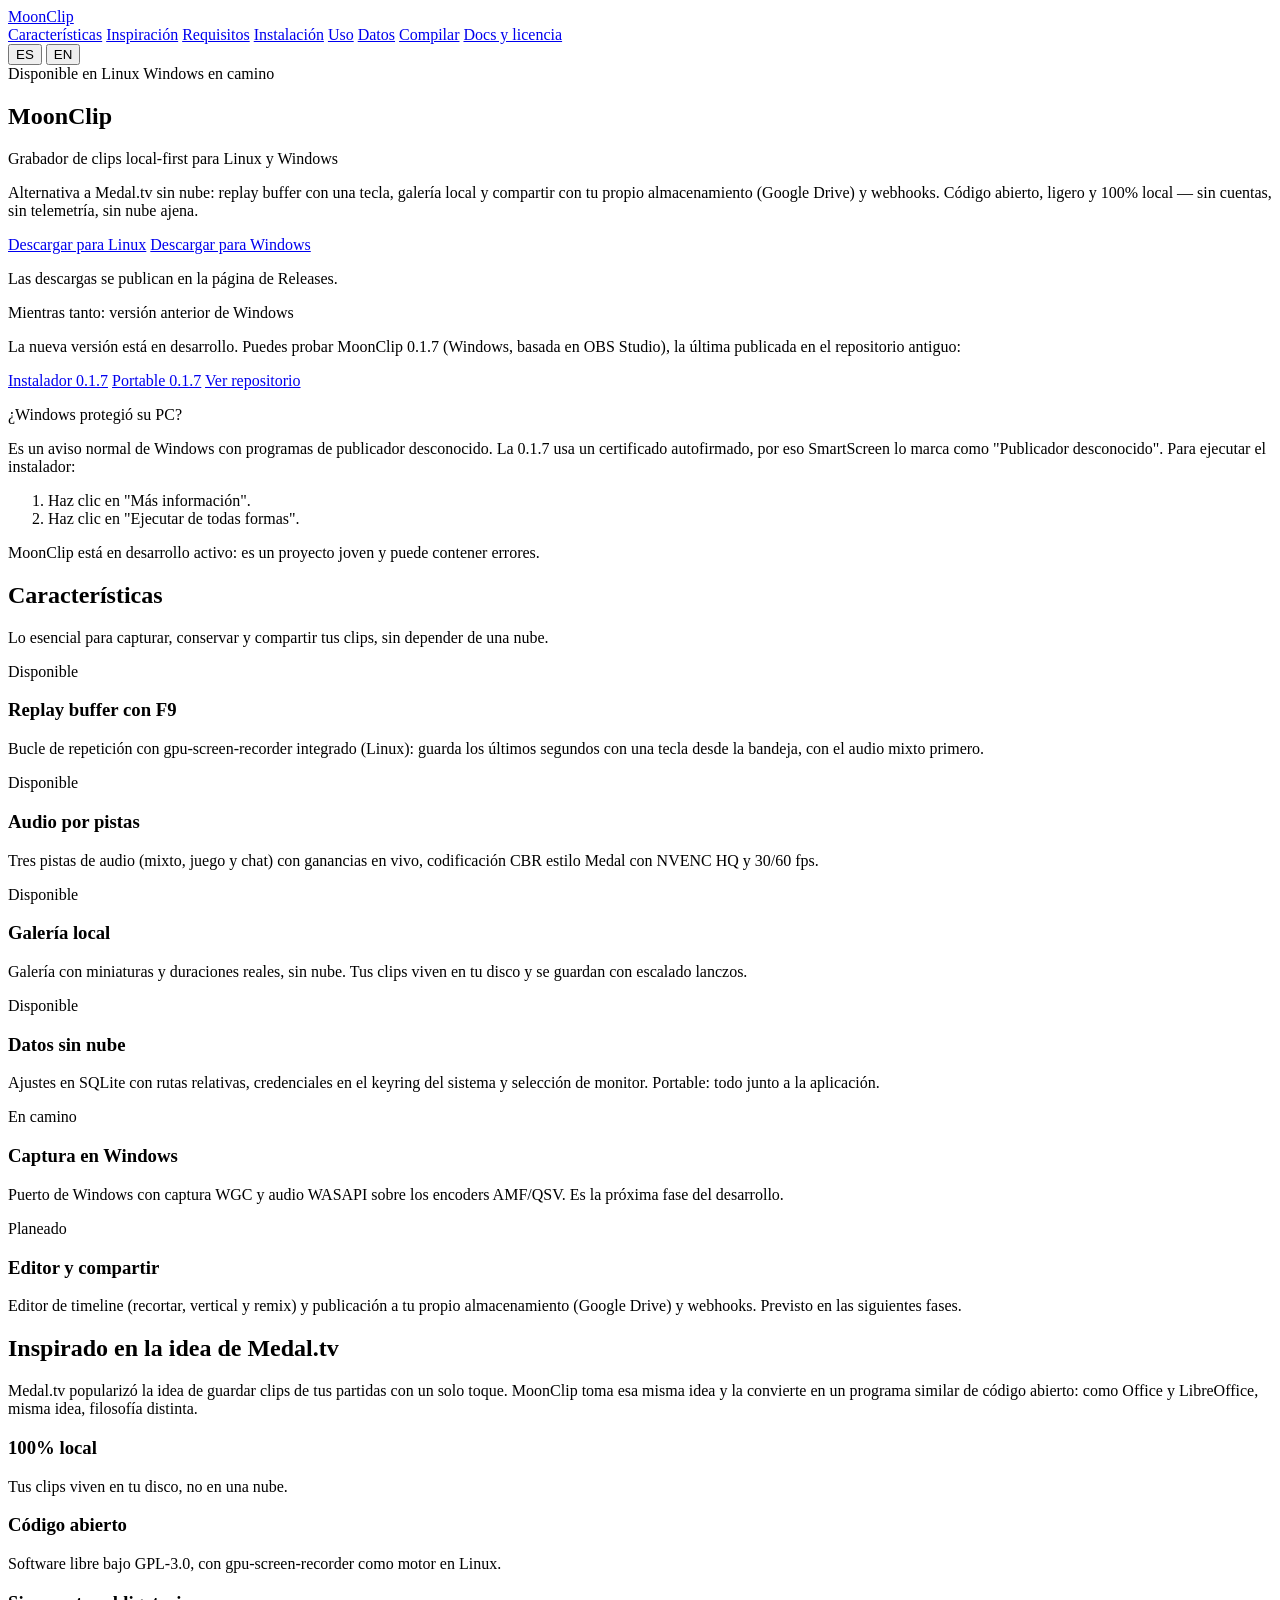
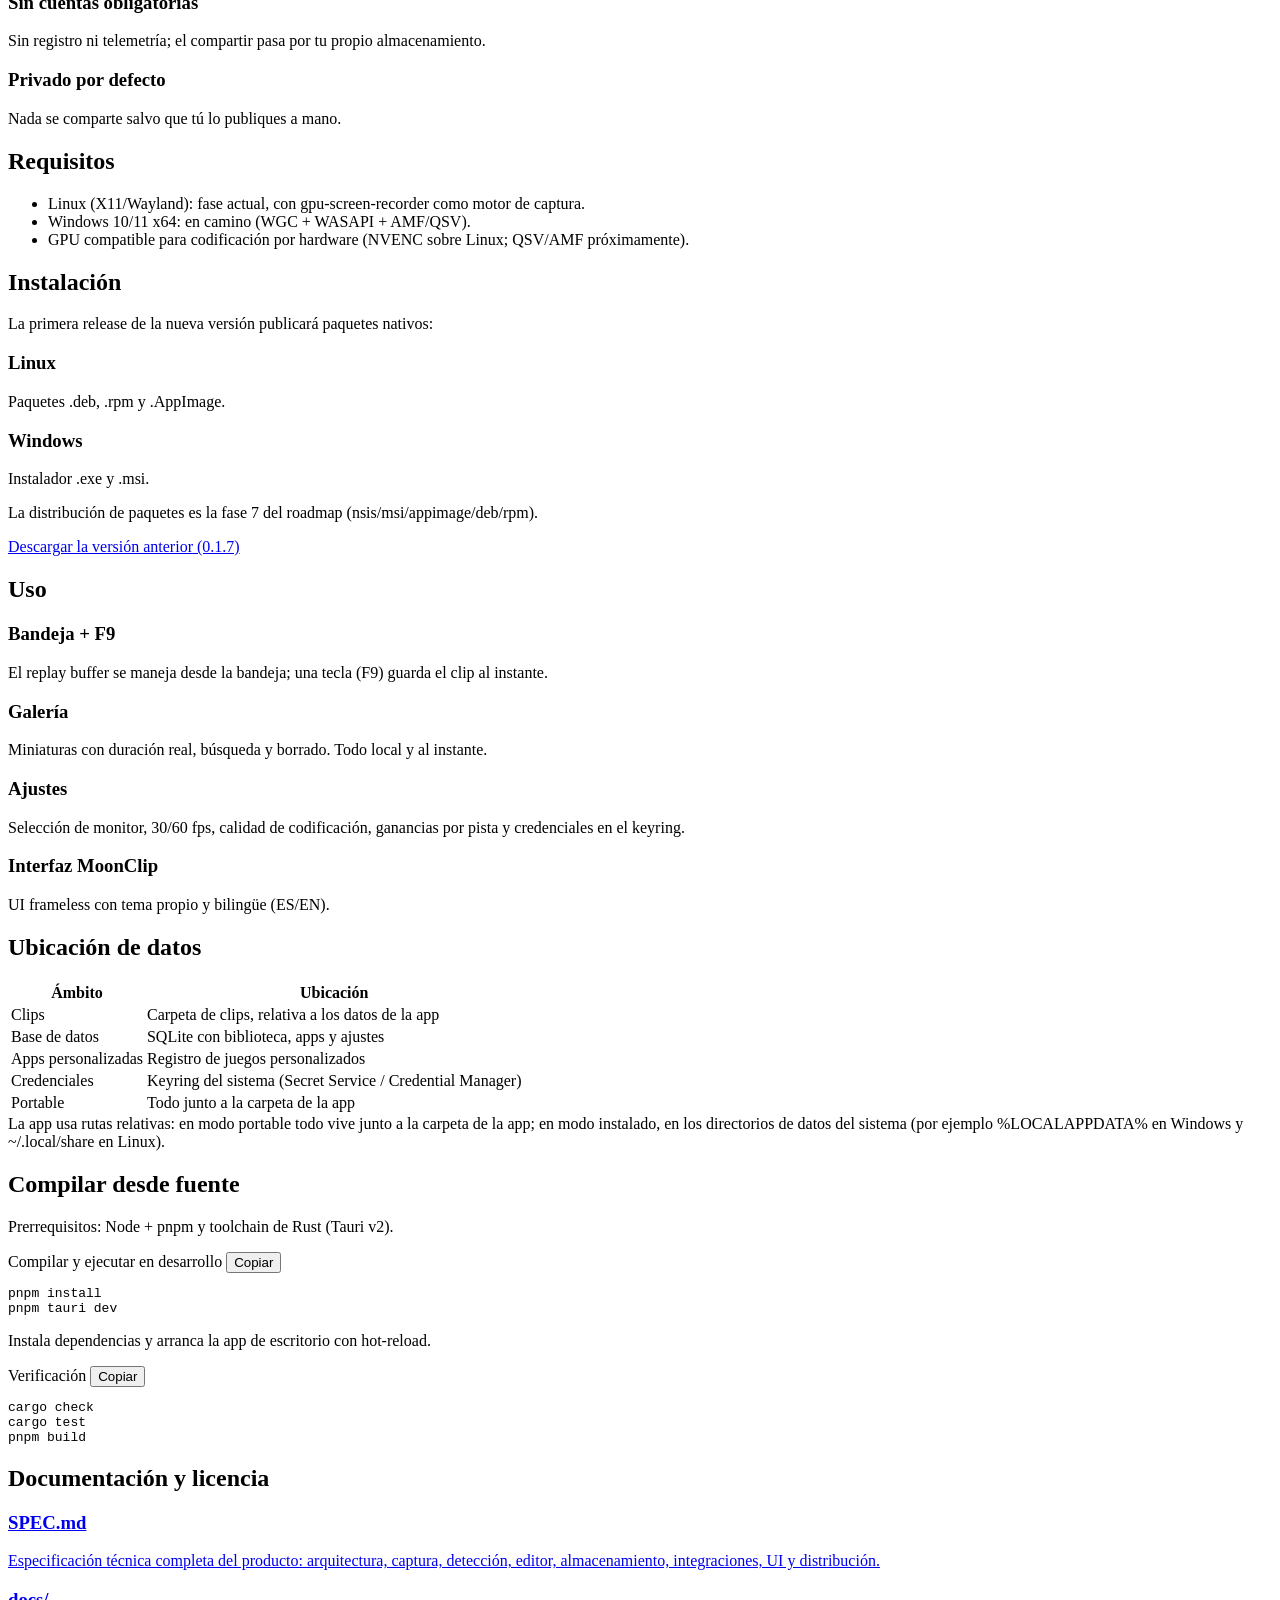
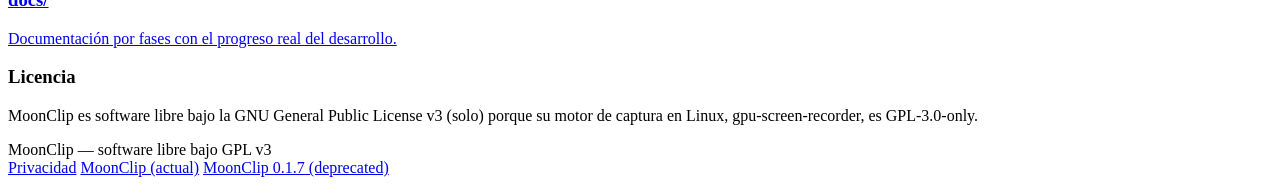
==== index.html @ 8f8cb3ee "Politica de privacidad (/privacidad/) + enlace en footer - pagina bilingue ES/EN para el requisito d" ====
<!DOCTYPE html>
<html lang="es">
<head>
  <meta charset="UTF-8">
  <meta name="viewport" content="width=device-width, initial-scale=1.0">
  <title data-i18n="meta.title">MoonClip — Grabador de clips local-first para Linux y Windows</title>
  <meta name="description" data-i18n="meta.description" content="MoonClip es un grabador de clips local-first para Linux y Windows. Alternativa estilo Medal.tv sin nube: replay buffer, editor ligero y compartir con tu propio almacenamiento. Código abierto y 100% local.">
  <meta name="theme-color" content="#0d0f14">
  <link rel="canonical" href="https://moonclip.souriscg.dev/">
  <meta property="og:type" content="website">
  <meta property="og:url" content="https://moonclip.souriscg.dev/">
  <meta property="og:site_name" content="MoonClip">
  <meta property="og:title" content="MoonClip — Grabador de clips local-first para Linux y Windows">
  <meta property="og:description" content="Grabador de clips local-first para Linux y Windows. Alternativa estilo Medal.tv sin nube: replay buffer, editor ligero y compartir con tu propio almacenamiento. Código abierto y 100% local.">
  <meta property="og:image" content="https://moonclip.souriscg.dev/assets/images/favicon.png">
  <meta name="twitter:card" content="summary">
  <meta name="twitter:title" content="MoonClip — Grabador de clips local-first para Linux y Windows">
  <meta name="twitter:description" content="Grabador de clips local-first para Linux y Windows. 100% local, sin cuentas, sin nube, sin telemetría.">
  <meta name="twitter:image" content="https://moonclip.souriscg.dev/assets/images/favicon.png">
  <link rel="stylesheet" href="assets/css/main.css">
  <link rel="stylesheet" href="assets/css/components.css">
  <link rel="stylesheet" href="assets/css/responsive.css">
  <link rel="icon" type="image/x-icon" href="assets/images/favicon.ico">
  <link rel="apple-touch-icon" href="assets/images/favicon.png">
  <link rel="preconnect" href="https://api.github.com" crossorigin>
  <link rel="preconnect" href="https://github.com">
</head>
<body>

  <!-- ============ NAVBAR ============ -->
  <header class="navbar">
    <div class="container navbar-inner">
      <a href="#hero" class="navbar-brand">
        <span class="logo" aria-hidden="true">
          <span class="logo-play"></span>
        </span>
        Moon<span class="brand-accent">Clip</span>
      </a>
      <nav class="navbar-links" id="navbar-links" aria-label="Menú">
        <a href="#features" data-i18n="nav.features">Características</a>
        <a href="#inspiration" data-i18n="nav.inspiration">Inspiración</a>
        <a href="#requirements" data-i18n="nav.requirements">Requisitos</a>
        <a href="#install" data-i18n="nav.install">Instalación</a>
        <a href="#usage" data-i18n="nav.usage">Uso</a>
        <a href="#data" data-i18n="nav.data">Datos</a>
        <a href="#build" data-i18n="nav.build">Compilar</a>
        <a href="#docs" data-i18n="nav.docs">Docs y licencia</a>
      </nav>
      <div class="lang-switch" role="group" data-i18n-aria="lang.switch" aria-label="Idioma">
        <button class="lang-btn" data-lang="es" data-i18n-aria="lang.es" aria-label="Español">ES</button>
        <button class="lang-btn" data-lang="en" data-i18n-aria="lang.en" aria-label="English">EN</button>
      </div>
    </div>
  </header>

  <main>

    <!-- ============ HERO ============ -->
    <section id="hero" class="hero">
      <div class="container hero-inner">
        <div class="hero-badges">
          <span class="hero-badge" data-i18n="hero.badge">Disponible en Linux</span>
          <span class="hero-badge" data-i18n="hero.linux-note">Windows en camino</span>
        </div>
        <span class="logo logo-lg hero-logo" id="hero-logo" aria-hidden="true">
          <span class="logo-play"></span>
        </span>
        <h1 class="hero-title">Moon<span class="brand-accent">Clip</span></h1>
        <p class="hero-tagline" data-i18n="hero.tagline">Grabador de clips local-first para Linux y Windows</p>
        <p class="hero-description" data-i18n="hero.description">Alternativa a Medal.tv sin nube: replay buffer con una tecla, galería local y compartir con tu propio almacenamiento (Google Drive) y webhooks. Código abierto, ligero y 100% local — sin cuentas, sin telemetría, sin nube ajena.</p>
        <div class="hero-actions">
          <a class="btn btn-primary" id="btn-installer" href="https://github.com/SourisCG/Moonclip/releases" target="_blank" rel="noopener" data-i18n="hero.installer">Descargar para Linux</a>
          <a class="btn btn-secondary" id="btn-portable" href="https://github.com/SourisCG/Moonclip/releases" target="_blank" rel="noopener" data-i18n="hero.portable">Descargar para Windows</a>
        </div>
        <p class="hero-download-status" id="download-status" data-i18n="hero.download.checking" hidden>Buscando la última versión...</p>
        <p class="hero-note" data-i18n="hero.releases">Las descargas se publican en la página de Releases.</p>

        <div class="deprecated-note">
          <p class="deprecated-title" data-i18n="deprecated.title">Mientras tanto: versión anterior de Windows</p>
          <p class="deprecated-text" data-i18n="deprecated.text">La nueva versión está en desarrollo. Puedes probar MoonClip 0.1.7 (Windows, basada en OBS Studio), la última publicada en el repositorio antiguo:</p>
          <div class="deprecated-actions">
            <a class="btn-deprecated" href="https://github.com/SourisCG/MoonClip-Deprecated/releases/download/0.1.7/MoonLit-0.1.7-Setup.exe" target="_blank" rel="noopener" data-i18n="deprecated.setup">Instalador 0.1.7</a>
            <a class="btn-deprecated" href="https://github.com/SourisCG/MoonClip-Deprecated/releases/download/0.1.7/MoonLit-0.1.7-x64.zip" target="_blank" rel="noopener" data-i18n="deprecated.portable">Portable 0.1.7</a>
            <a class="btn-deprecated" href="https://github.com/SourisCG/MoonClip-Deprecated" target="_blank" rel="noopener" data-i18n="deprecated.repo">Ver repositorio</a>
          </div>
          <div class="smartscreen-note">
            <p class="smartscreen-title" data-i18n="deprecated.smartscreen.title">¿Windows protegió su PC?</p>
            <p class="smartscreen-text" data-i18n="deprecated.smartscreen.text">Es un aviso normal de Windows con programas de publicador desconocido. La 0.1.7 usa un certificado autofirmado, por eso SmartScreen lo marca como "Publicador desconocido". Para ejecutar el instalador:</p>
            <ol class="smartscreen-steps">
              <li data-i18n="deprecated.smartscreen.step1">Haz clic en "Más información".</li>
              <li data-i18n="deprecated.smartscreen.step2">Haz clic en "Ejecutar de todas formas".</li>
            </ol>
          </div>
        </div>

        <p class="wip-note" data-i18n="hero.wip">MoonClip está en desarrollo activo: es un proyecto joven y puede contener errores.</p>
      </div>
    </section>

    <!-- ============ CARACTERÍSTICAS ============ -->
    <section id="features" class="section">
      <div class="container">
        <h2 class="section-title" data-i18n="features.title">Características</h2>
        <p class="section-subtitle" data-i18n="features.subtitle">Lo esencial para capturar, conservar y compartir tus clips, sin depender de una nube.</p>
        <div class="cards-grid">
          <article class="card">
            <span class="status-badge status-available" data-i18n="features.status.available">Disponible</span>
            <h3 class="card-title" data-i18n="features.buffer.title">Replay buffer con F9</h3>
            <p class="card-text" data-i18n="features.buffer.text">Bucle de repetición con gpu-screen-recorder integrado (Linux): guarda los últimos segundos con una tecla desde la bandeja, con el audio mixto primero.</p>
          </article>
          <article class="card">
            <span class="status-badge status-available" data-i18n="features.status.available">Disponible</span>
            <h3 class="card-title" data-i18n="features.audio.title">Audio por pistas</h3>
            <p class="card-text" data-i18n="features.audio.text">Tres pistas de audio (mixto, juego y chat) con ganancias en vivo, codificación CBR estilo Medal con NVENC HQ y 30/60 fps.</p>
          </article>
          <article class="card">
            <span class="status-badge status-available" data-i18n="features.status.available">Disponible</span>
            <h3 class="card-title" data-i18n="features.gallery.title">Galería local</h3>
            <p class="card-text" data-i18n="features.gallery.text">Galería con miniaturas y duraciones reales, sin nube. Tus clips viven en tu disco y se guardan con escalado lanczos.</p>
          </article>
          <article class="card">
            <span class="status-badge status-available" data-i18n="features.status.available">Disponible</span>
            <h3 class="card-title" data-i18n="features.privacy.title">Datos sin nube</h3>
            <p class="card-text" data-i18n="features.privacy.text">Ajustes en SQLite con rutas relativas, credenciales en el keyring del sistema y selección de monitor. Portable: todo junto a la aplicación.</p>
          </article>
          <article class="card">
            <span class="status-badge status-wip" data-i18n="features.status.wip">En camino</span>
            <h3 class="card-title" data-i18n="features.windows.title">Captura en Windows</h3>
            <p class="card-text" data-i18n="features.windows.text">Puerto de Windows con captura WGC y audio WASAPI sobre los encoders AMF/QSV. Es la próxima fase del desarrollo.</p>
          </article>
          <article class="card">
            <span class="status-badge status-planned" data-i18n="features.status.planned">Planeado</span>
            <h3 class="card-title" data-i18n="features.editor.title">Editor y compartir</h3>
            <p class="card-text" data-i18n="features.editor.text">Editor de timeline (recortar, vertical y remix) y publicación a tu propio almacenamiento (Google Drive) y webhooks. Previsto en las siguientes fases.</p>
          </article>
        </div>
      </div>
    </section>

    <!-- ============ INSPIRACIÓN ============ -->
    <section id="inspiration" class="section">
      <div class="container">
        <div class="panel">
          <h2 class="section-title" data-i18n="inspiration.title">Inspirado en la idea de Medal.tv</h2>
          <p class="panel-text" data-i18n="inspiration.text">Medal.tv popularizó la idea de guardar clips de tus partidas con un solo toque. MoonClip toma esa misma idea y la convierte en un programa similar de código abierto: como Office y LibreOffice, misma idea, filosofía distinta.</p>
          <div class="mini-grid">
            <div class="mini-item">
              <span class="mini-dot"></span>
              <div>
                <h3 class="mini-title" data-i18n="inspiration.local.title">100% local</h3>
                <p class="mini-text" data-i18n="inspiration.local.text">Tus clips viven en tu disco, no en una nube.</p>
              </div>
            </div>
            <div class="mini-item">
              <span class="mini-dot"></span>
              <div>
                <h3 class="mini-title" data-i18n="inspiration.opensource.title">Código abierto</h3>
                <p class="mini-text" data-i18n="inspiration.opensource.text">Software libre bajo GPL-3.0, con gpu-screen-recorder como motor en Linux.</p>
              </div>
            </div>
            <div class="mini-item">
              <span class="mini-dot"></span>
              <div>
                <h3 class="mini-title" data-i18n="inspiration.nocloud.title">Sin cuentas obligatorias</h3>
                <p class="mini-text" data-i18n="inspiration.nocloud.text">Sin registro ni telemetría; el compartir pasa por tu propio almacenamiento.</p>
              </div>
            </div>
            <div class="mini-item">
              <span class="mini-dot"></span>
              <div>
                <h3 class="mini-title" data-i18n="inspiration.private.title">Privado por defecto</h3>
                <p class="mini-text" data-i18n="inspiration.private.text">Nada se comparte salvo que tú lo publiques a mano.</p>
              </div>
            </div>
          </div>
        </div>
      </div>
    </section>

    <!-- ============ REQUISITOS ============ -->
    <section id="requirements" class="section">
      <div class="container">
        <h2 class="section-title" data-i18n="requirements.title">Requisitos</h2>
        <ul class="checklist">
          <li data-i18n="requirements.item1">Linux (X11/Wayland): fase actual, con gpu-screen-recorder como motor de captura.</li>
          <li data-i18n="requirements.item2">Windows 10/11 x64: en camino (WGC + WASAPI + AMF/QSV).</li>
          <li data-i18n="requirements.item3">GPU compatible para codificación por hardware (NVENC sobre Linux; QSV/AMF próximamente).</li>
        </ul>
      </div>
    </section>

    <!-- ============ INSTALACIÓN ============ -->
    <section id="install" class="section">
      <div class="container">
        <h2 class="section-title" data-i18n="install.title">Instalación</h2>
        <p class="section-subtitle" data-i18n="install.subtitle">La primera release de la nueva versión publicará paquetes nativos:</p>
        <div class="cards-grid">
          <article class="card">
            <h3 class="card-title" data-i18n="install.linux.title">Linux</h3>
            <p class="card-text" data-i18n="install.linux.text">Paquetes .deb, .rpm y .AppImage.</p>
          </article>
          <article class="card">
            <h3 class="card-title" data-i18n="install.windows.title">Windows</h3>
            <p class="card-text" data-i18n="install.windows.text">Instalador .exe y .msi.</p>
          </article>
        </div>
        <div class="note-box" data-i18n="install.packaging">La distribución de paquetes es la fase 7 del roadmap (nsis/msi/appimage/deb/rpm).</div>
        <p class="note-box-link"><a href="#hero" data-i18n="install.deprecated.link">Descargar la versión anterior (0.1.7)</a></p>
      </div>
    </section>

    <!-- ============ USO ============ -->
    <section id="usage" class="section">
      <div class="container">
        <h2 class="section-title" data-i18n="usage.title">Uso</h2>
        <div class="mini-grid">
          <div class="mini-item">
            <span class="mini-dot"></span>
            <div>
              <h3 class="mini-title" data-i18n="usage.tray.title">Bandeja + F9</h3>
              <p class="mini-text" data-i18n="usage.tray.text">El replay buffer se maneja desde la bandeja; una tecla (F9) guarda el clip al instante.</p>
            </div>
          </div>
          <div class="mini-item">
            <span class="mini-dot"></span>
            <div>
              <h3 class="mini-title" data-i18n="usage.gallery.title">Galería</h3>
              <p class="mini-text" data-i18n="usage.gallery.text">Miniaturas con duración real, búsqueda y borrado. Todo local y al instante.</p>
            </div>
          </div>
          <div class="mini-item">
            <span class="mini-dot"></span>
            <div>
              <h3 class="mini-title" data-i18n="usage.settings.title">Ajustes</h3>
              <p class="mini-text" data-i18n="usage.settings.text">Selección de monitor, 30/60 fps, calidad de codificación, ganancias por pista y credenciales en el keyring.</p>
            </div>
          </div>
          <div class="mini-item">
            <span class="mini-dot"></span>
            <div>
              <h3 class="mini-title" data-i18n="usage.ui.title">Interfaz MoonClip</h3>
              <p class="mini-text" data-i18n="usage.ui.text">UI frameless con tema propio y bilingüe (ES/EN).</p>
            </div>
          </div>
        </div>
      </div>
    </section>

    <!-- ============ UBICACIÓN DE DATOS ============ -->
    <section id="data" class="section">
      <div class="container">
        <h2 class="section-title" data-i18n="data.title">Ubicación de datos</h2>
        <div class="table-wrap">
          <table class="data-table">
            <thead>
              <tr>
                <th data-i18n="data.scope">Ámbito</th>
                <th data-i18n="data.location">Ubicación</th>
              </tr>
            </thead>
            <tbody>
              <tr>
                <td data-i18n="data.clips">Clips</td>
                <td data-i18n="data.clips.loc">Carpeta de clips, relativa a los datos de la app</td>
              </tr>
              <tr>
                <td data-i18n="data.db">Base de datos</td>
                <td data-i18n="data.db.loc">SQLite con biblioteca, apps y ajustes</td>
              </tr>
              <tr>
                <td data-i18n="data.custom">Apps personalizadas</td>
                <td data-i18n="data.custom.loc">Registro de juegos personalizados</td>
              </tr>
              <tr>
                <td data-i18n="data.credentials">Credenciales</td>
                <td data-i18n="data.credentials.loc">Keyring del sistema (Secret Service / Credential Manager)</td>
              </tr>
              <tr>
                <td data-i18n="data.portable">Portable</td>
                <td data-i18n="data.portable.loc">Todo junto a la carpeta de la app</td>
              </tr>
            </tbody>
          </table>
        </div>
        <div class="note-box" data-i18n="data.note">La app usa rutas relativas: en modo portable todo vive junto a la carpeta de la app; en modo instalado, en los directorios de datos del sistema (por ejemplo %LOCALAPPDATA% en Windows y ~/.local/share en Linux).</div>
      </div>
    </section>

    <!-- ============ COMPILAR DESDE FUENTE ============ -->
    <section id="build" class="section">
      <div class="container">
        <h2 class="section-title" data-i18n="build.title">Compilar desde fuente</h2>
        <p class="section-subtitle" data-i18n="build.subtitle">Prerrequisitos: Node + pnpm y toolchain de Rust (Tauri v2).</p>

        <div class="code-block">
          <div class="code-header">
            <span class="code-label" data-i18n="build.app.label">Compilar y ejecutar en desarrollo</span>
            <button class="copy-btn" type="button" data-copy-target="#code-app" data-i18n="build.copy">Copiar</button>
          </div>
          <pre id="code-app"><code>pnpm install
pnpm tauri dev</code></pre>
        </div>
        <p class="code-hint" data-i18n="build.app.run">Instala dependencias y arranca la app de escritorio con hot-reload.</p>

        <div class="code-block">
          <div class="code-header">
            <span class="code-label" data-i18n="build.tests.label">Verificación</span>
            <button class="copy-btn" type="button" data-copy-target="#code-tests" data-i18n="build.copy">Copiar</button>
          </div>
          <pre id="code-tests"><code>cargo check
cargo test
pnpm build</code></pre>
        </div>
      </div>
    </section>

    <!-- ============ DOCS Y LICENCIA ============ -->
    <section id="docs" class="section">
      <div class="container">
        <h2 class="section-title" data-i18n="docs.title">Documentación y licencia</h2>
        <div class="cards-grid">
          <a class="card card-link" href="https://github.com/SourisCG/Moonclip/blob/main/SPEC.md" target="_blank" rel="noopener">
            <h3 class="card-title card-mono" data-i18n="docs.spec">SPEC.md</h3>
            <p class="card-text" data-i18n="docs.spec.text">Especificación técnica completa del producto: arquitectura, captura, detección, editor, almacenamiento, integraciones, UI y distribución.</p>
          </a>
          <a class="card card-link" href="https://github.com/SourisCG/Moonclip/tree/main/docs" target="_blank" rel="noopener">
            <h3 class="card-title card-mono" data-i18n="docs.docs">docs/</h3>
            <p class="card-text" data-i18n="docs.docs.text">Documentación por fases con el progreso real del desarrollo.</p>
          </a>
          <div class="card">
            <h3 class="card-title" data-i18n="docs.license.title">Licencia</h3>
            <p class="card-text" data-i18n="docs.license.text">MoonClip es software libre bajo la GNU General Public License v3 (solo) porque su motor de captura en Linux, gpu-screen-recorder, es GPL-3.0-only.</p>
          </div>
        </div>
      </div>
    </section>

  </main>

  <!-- ============ FOOTER ============ -->
  <footer class="footer">
    <div class="container footer-inner">
      <span data-i18n="footer.text">MoonClip — software libre bajo GPL v3</span>
      <div class="repo-links">
        <a class="btn-deprecated" href="/privacidad/" data-i18n="footer.privacy">Privacidad</a>
        <a class="btn-deprecated" href="https://github.com/SourisCG/Moonclip" target="_blank" rel="noopener" data-i18n="footer.repo.new">MoonClip (actual)</a>
        <a class="btn-deprecated" href="https://github.com/SourisCG/MoonClip-Deprecated" target="_blank" rel="noopener" data-i18n="footer.repo.old">MoonClip 0.1.7 (deprecated)</a>
      </div>
    </div>
  </footer>

  <script src="assets/js/i18n.js" defer></script>
  <script src="assets/js/main.js" defer></script>
</body>
</html>
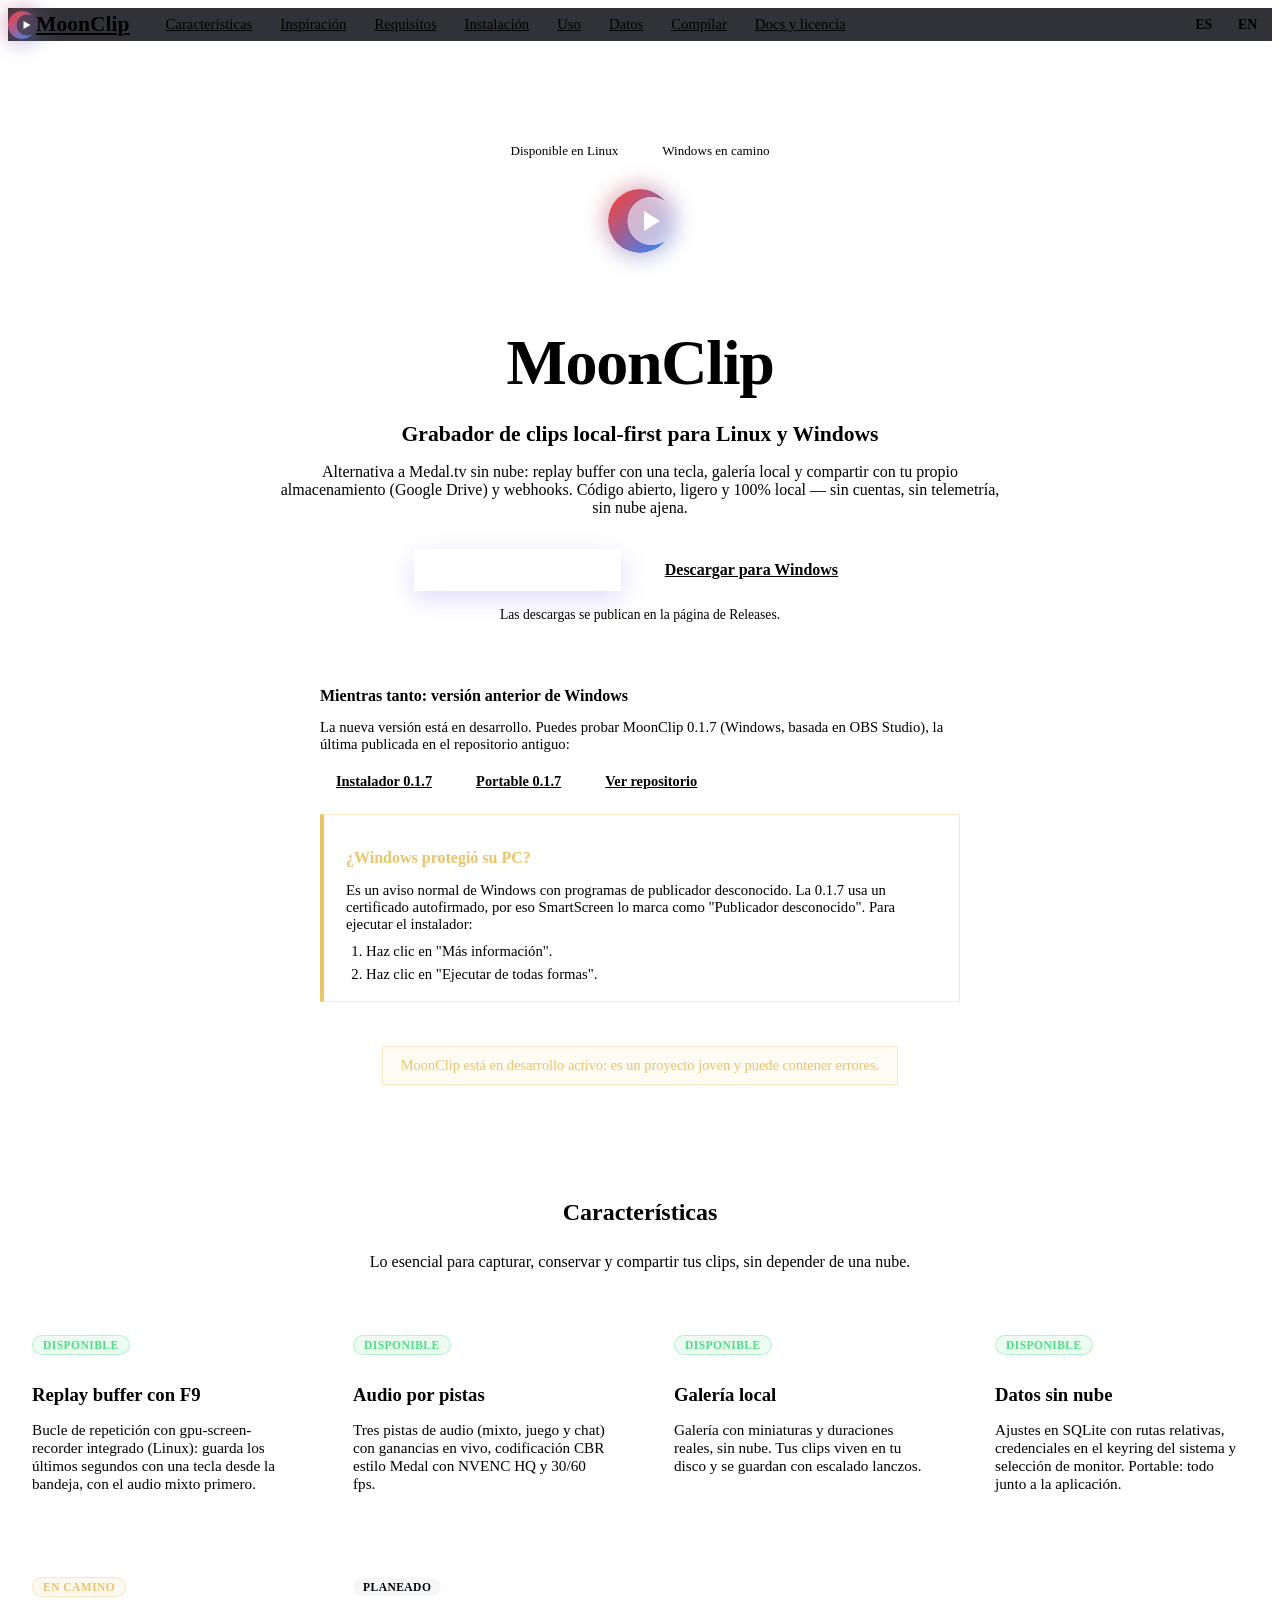
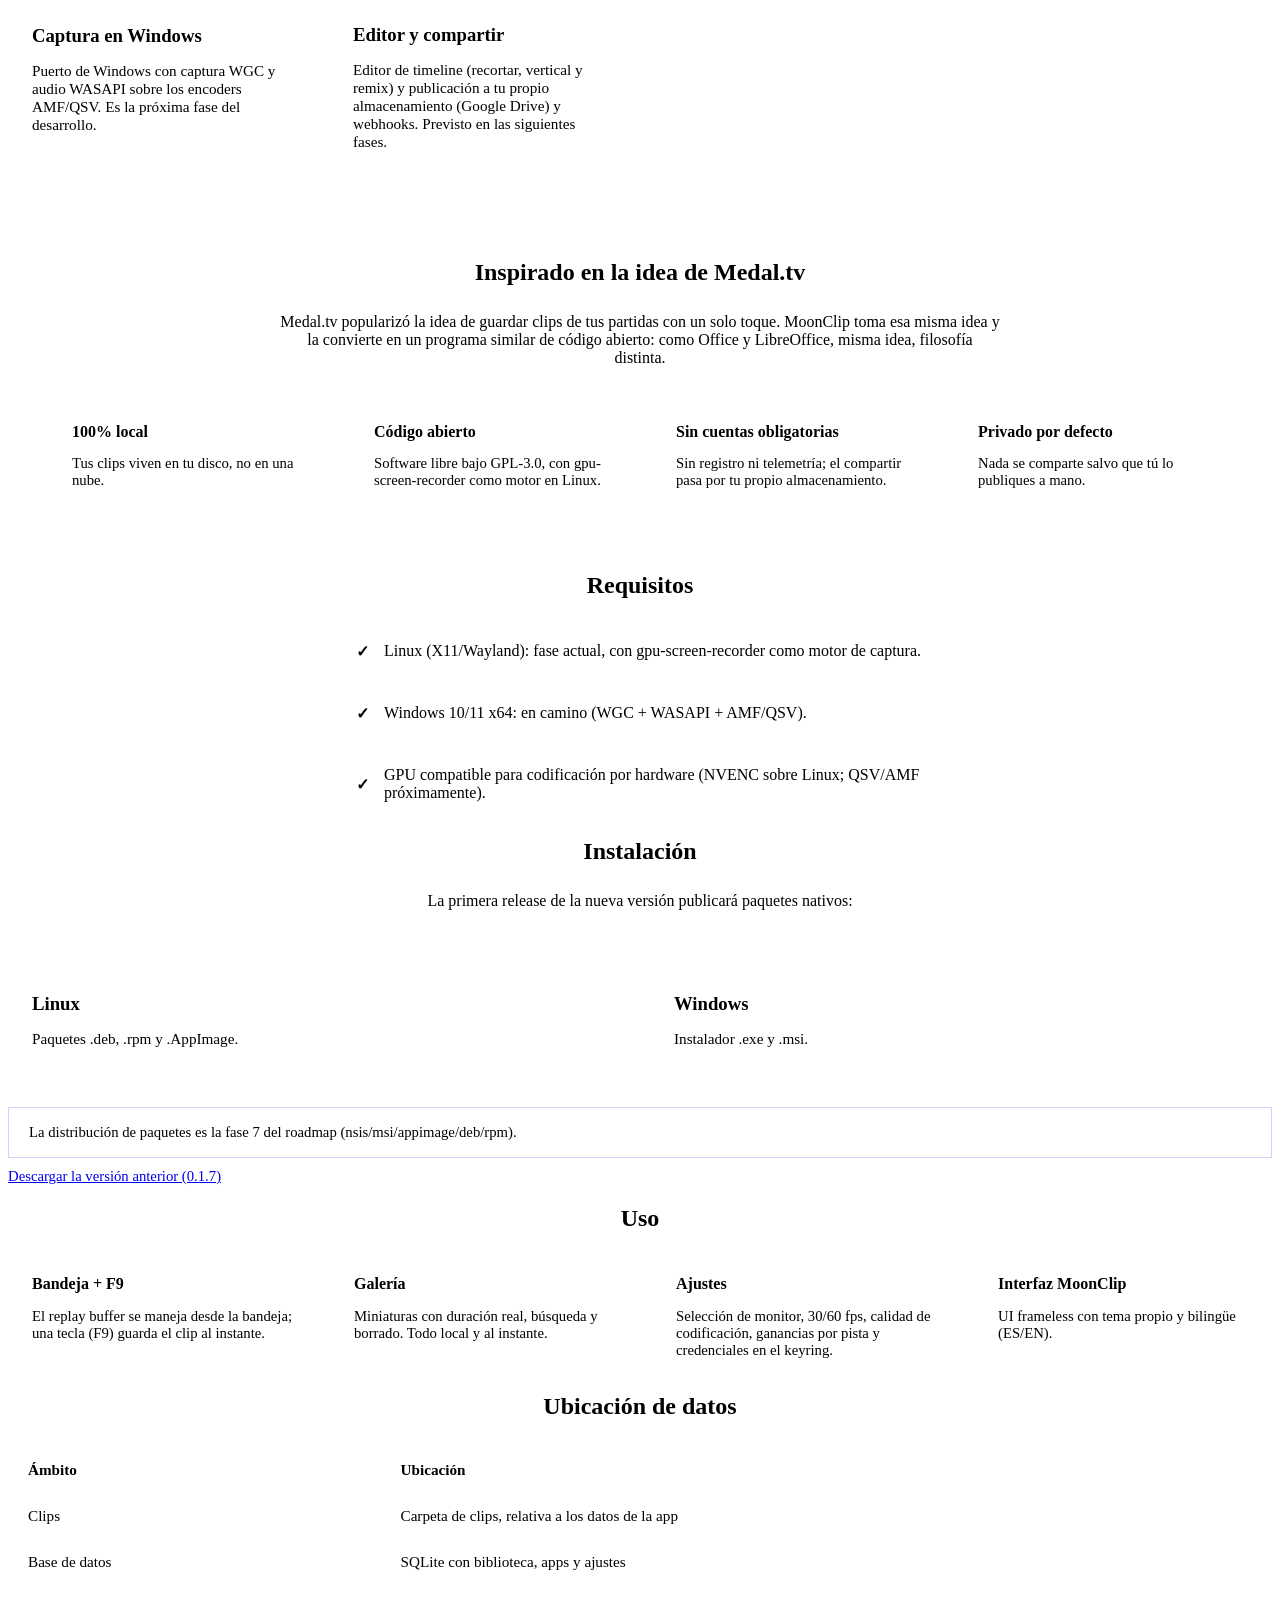
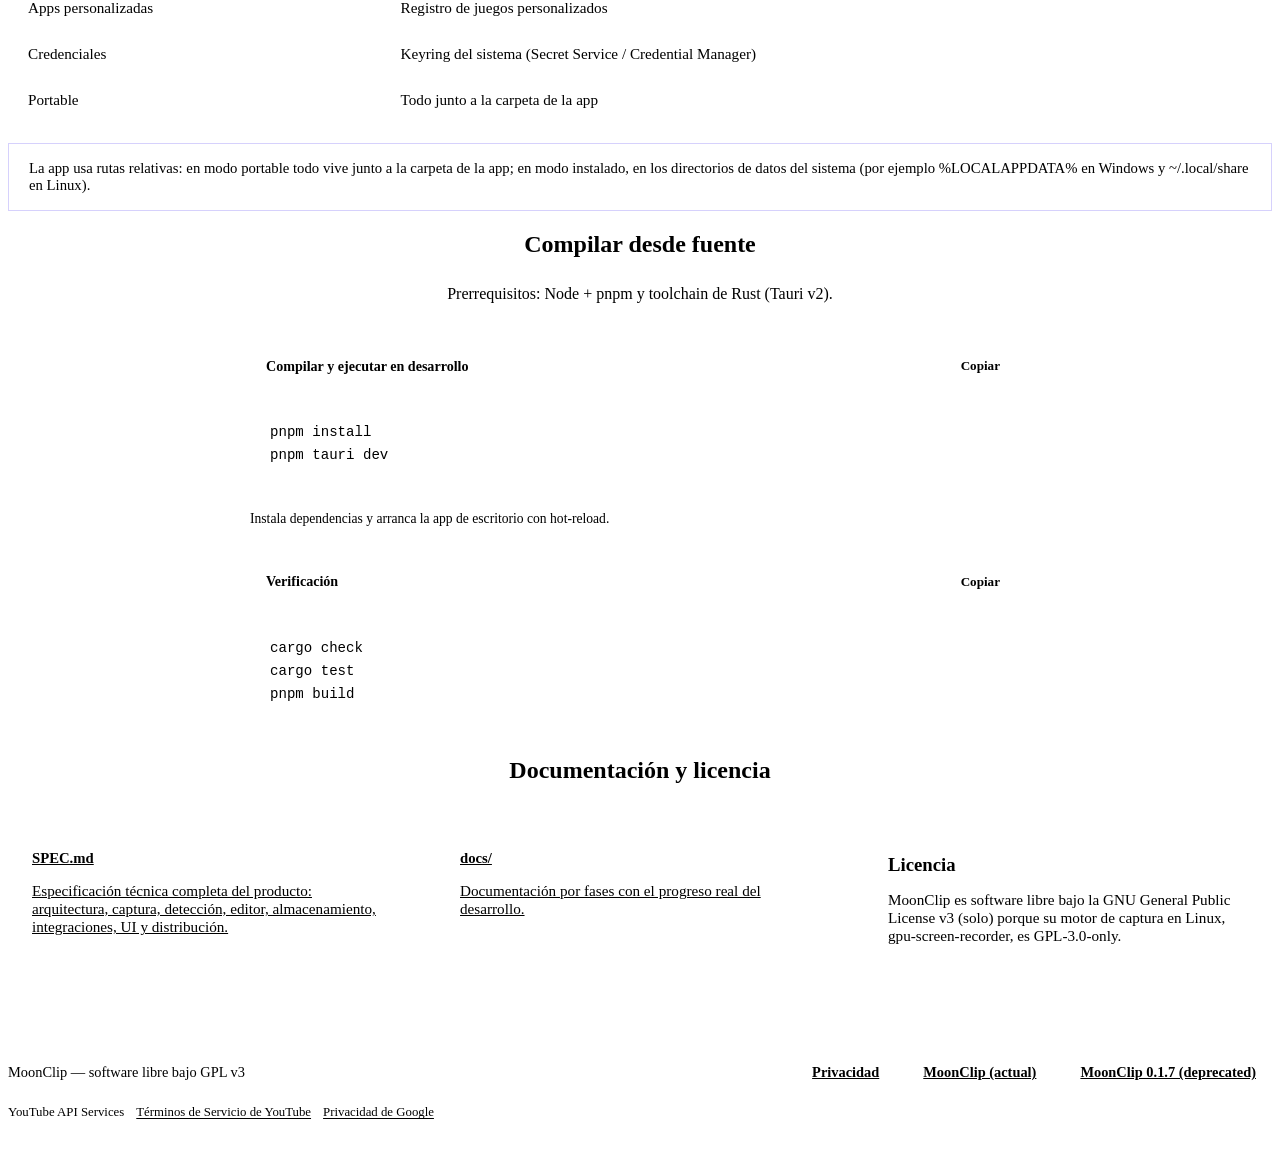
==== commit 33292b56: "Footer: YouTube API Services con Terminos y Privacidad de Google Evidencia exigida por la auditoria " ====
--- a/index.html
+++ b/index.html
@@ -346,6 +346,11 @@
         <a class="btn-deprecated" href="https://github.com/SourisCG/Moonclip" target="_blank" rel="noopener" data-i18n="footer.repo.new">MoonClip (actual)</a>
         <a class="btn-deprecated" href="https://github.com/SourisCG/MoonClip-Deprecated" target="_blank" rel="noopener" data-i18n="footer.repo.old">MoonClip 0.1.7 (deprecated)</a>
       </div>
+      <div class="footer-youtube">
+        <span data-i18n="footer.youtube.api">YouTube API Services</span>
+        <a href="https://www.youtube.com/t/terms" target="_blank" rel="noopener" data-i18n="footer.youtube.terms">Términos de Servicio de YouTube</a>
+        <a href="https://policies.google.com/privacy" target="_blank" rel="noopener" data-i18n="footer.youtube.privacy">Privacidad de Google</a>
+      </div>
     </div>
   </footer>
 
--- a/assets/css/components.css
+++ b/assets/css/components.css
@@ -0,0 +1,712 @@
+/* ============================================================
+   components.css — navbar, hero, cards, tablas, código, footer
+   Cada bloque está marcado con un comentario para encontrarlo.
+   ============================================================ */
+
+/* ============ NAVBAR ============ */
+.navbar {
+  position: sticky;
+  top: 0;
+  z-index: 100;
+  height: var(--navbar-h);
+  background: rgba(13, 15, 20, 0.85);
+  backdrop-filter: blur(10px);
+  border-bottom: 1px solid var(--border);
+}
+
+.navbar-inner {
+  height: 100%;
+  display: flex;
+  align-items: center;
+  gap: 24px;
+}
+
+.navbar-brand {
+  font-size: 1.35rem;
+  font-weight: 800;
+  color: var(--text);
+  white-space: nowrap;
+  display: flex;
+  align-items: center;
+  gap: 0;
+}
+
+/* ============ LOGO (luna + play, rojo y azul) ============ */
+.logo {
+  position: relative;
+  display: inline-block;
+  width: 28px;
+  height: 28px;
+  border-radius: 50%;
+  flex-shrink: 0;
+}
+
+/* La luna creciente con gradiente rojo -> azul */
+.logo::before {
+  content: "";
+  position: absolute;
+  inset: 0;
+  border-radius: 50%;
+  background: linear-gradient(135deg, #ef4444 10%, #3b82f6 90%);
+  -webkit-mask: radial-gradient(circle at 68% 50%, transparent 44%, #000 45%);
+  mask: radial-gradient(circle at 68% 50%, transparent 44%, #000 45%);
+}
+
+/* Resplandor rojo/azul con pulso suave */
+.logo::after {
+  content: "";
+  position: absolute;
+  inset: -5px;
+  border-radius: 50%;
+  background: linear-gradient(135deg, rgba(239, 68, 68, 0.45), rgba(59, 130, 246, 0.45));
+  filter: blur(10px);
+  z-index: -1;
+  animation: logo-pulse 3.5s ease-in-out infinite;
+}
+
+/* Triángulo de play blanco dentro del hueco de la luna */
+.logo-play {
+  position: absolute;
+  left: 68%;
+  top: 50%;
+  transform: translate(-50%, -50%);
+  width: 0;
+  height: 0;
+  border-top: 4.5px solid transparent;
+  border-bottom: 4.5px solid transparent;
+  border-left: 7px solid #fff;
+  transition: transform 0.2s ease;
+}
+
+@keyframes logo-pulse {
+  0%, 100% { opacity: 0.5; }
+  50% { opacity: 1; }
+}
+
+/* Logo grande del hero */
+.hero-logo {
+  transition: transform 0.2s ease;
+  will-change: transform;
+}
+
+.logo-lg {
+  width: 64px;
+  height: 64px;
+  margin-bottom: 16px;
+}
+
+.logo-lg .logo-play {
+  border-top-width: 10px;
+  border-bottom-width: 10px;
+  border-left-width: 16px;
+  transition: transform 0.2s ease;
+}
+
+/* Al pasar el ratón, el play se desliza un poco hacia la derecha */
+.navbar-brand:hover .logo-play,
+.hero-logo:hover .logo-play {
+  transform: translate(-50%, -50%) translateX(2px);
+}
+
+.navbar-links {
+  display: flex;
+  gap: 4px;
+  overflow-x: auto;
+  scrollbar-width: none;
+  flex: 1;
+}
+
+.navbar-links::-webkit-scrollbar {
+  display: none;
+}
+
+.navbar-links a {
+  color: var(--text-muted);
+  font-size: 0.92rem;
+  padding: 8px 12px;
+  border-radius: var(--radius-sm);
+  white-space: nowrap;
+}
+
+.navbar-links a:hover {
+  color: var(--text);
+  background: var(--accent-soft);
+  text-decoration: none;
+}
+
+.navbar-links a.is-active {
+  color: var(--accent-2);
+}
+
+/* --- Selector de idioma --- */
+.lang-switch {
+  display: flex;
+  gap: 2px;
+  background: var(--surface);
+  border: 1px solid var(--border);
+  border-radius: 999px;
+  padding: 3px;
+  flex-shrink: 0;
+}
+
+.lang-btn {
+  border: none;
+  background: transparent;
+  color: var(--text-muted);
+  font-family: inherit;
+  font-size: 0.85rem;
+  font-weight: 600;
+  padding: 5px 12px;
+  border-radius: 999px;
+  cursor: pointer;
+  transition: background 0.15s, color 0.15s;
+}
+
+.lang-btn:hover {
+  color: var(--text);
+}
+
+.lang-btn.is-active {
+  background: linear-gradient(120deg, var(--accent), var(--accent-2));
+  color: #fff;
+}
+
+/* ============ HERO ============ */
+.hero {
+  padding: 96px 0 80px;
+  text-align: center;
+}
+
+.hero-badges {
+  display: flex;
+  justify-content: center;
+  flex-wrap: wrap;
+  gap: 12px;
+  margin-bottom: 24px;
+}
+
+.hero-badge {
+  display: inline-block;
+  font-size: 0.82rem;
+  color: var(--accent-2);
+  background: var(--accent-soft);
+  border: 1px solid var(--border);
+  border-radius: 999px;
+  padding: 6px 16px;
+  margin-bottom: 0;
+}
+
+.hero-badge:last-child {
+  color: var(--text-muted);
+}
+
+.hero-title {
+  font-size: 4rem;
+  letter-spacing: -0.02em;
+  margin-bottom: 16px;
+}
+
+.hero-tagline {
+  font-size: 1.35rem;
+  color: var(--text);
+  font-weight: 600;
+  margin-bottom: 16px;
+}
+
+.hero-description {
+  max-width: 720px;
+  margin: 0 auto 32px;
+  color: var(--text-muted);
+}
+
+.hero-actions {
+  display: flex;
+  justify-content: center;
+  gap: 16px;
+  flex-wrap: wrap;
+}
+
+.hero-note {
+  margin-top: 16px;
+  font-size: 0.85rem;
+  color: var(--text-muted);
+}
+
+/* Aviso de proyecto en desarrollo */
+.wip-note {
+  display: inline-block;
+  margin-top: 24px;
+  font-size: 0.9rem;
+  color: #e8c46a;
+  background: rgba(232, 196, 106, 0.08);
+  border: 1px solid rgba(232, 196, 106, 0.35);
+  border-radius: var(--radius-sm);
+  padding: 10px 18px;
+}
+
+/* Versión anterior (deprecated) en el hero */
+.deprecated-note {
+  max-width: 640px;
+  margin: 28px auto 0;
+  text-align: left;
+  background: linear-gradient(160deg, var(--surface), var(--surface-2));
+  border: 1px solid var(--border);
+  border-radius: var(--radius);
+  padding: 20px 24px;
+}
+
+.deprecated-note .smartscreen-note {
+  margin-top: 16px;
+  max-width: none;
+}
+
+.deprecated-title {
+  font-size: 1rem;
+  font-weight: 700;
+  margin-bottom: 6px;
+}
+
+.deprecated-text {
+  font-size: 0.92rem;
+  color: var(--text-muted);
+  margin-bottom: 12px;
+}
+
+.deprecated-actions {
+  display: flex;
+  gap: 12px;
+  flex-wrap: wrap;
+  margin-bottom: 4px;
+}
+
+.btn-deprecated {
+  display: inline-block;
+  font-size: 0.9rem;
+  font-weight: 600;
+  padding: 8px 16px;
+  border-radius: var(--radius-sm);
+  border: 1px solid var(--border);
+  background: var(--surface-2);
+  color: var(--text);
+  transition: transform 0.15s, border-color 0.15s;
+}
+
+.btn-deprecated:hover {
+  border-color: rgba(139, 124, 246, 0.5);
+  transform: translateY(-2px);
+  text-decoration: none;
+}
+
+/* Enlaces a ambos repositorios en el footer */
+.repo-links {
+  display: flex;
+  gap: 12px;
+  flex-wrap: wrap;
+}
+
+/* YouTube API Services: enlaces exigidos por la API de YouTube (ToS +
+   privacidad de Google) junto al enlace de privacidad del proyecto. */
+.footer-youtube {
+  width: 100%;
+  display: flex;
+  gap: 12px;
+  flex-wrap: wrap;
+  align-items: center;
+  font-size: 0.8rem;
+}
+
+.footer-youtube a {
+  color: var(--text-muted);
+  text-decoration: underline;
+  text-underline-offset: 2px;
+}
+
+.footer-youtube a:hover {
+  color: var(--text);
+}
+
+/* Insignias de estado de características */
+.status-badge {
+  display: inline-block;
+  font-size: 0.72rem;
+  font-weight: 700;
+  text-transform: uppercase;
+  letter-spacing: 0.04em;
+  padding: 3px 10px;
+  border-radius: 999px;
+  margin-bottom: 10px;
+}
+
+.status-available {
+  color: #4ade80;
+  background: rgba(74, 222, 128, 0.1);
+  border: 1px solid rgba(74, 222, 128, 0.35);
+}
+
+.status-wip {
+  color: #e8c46a;
+  background: rgba(232, 196, 106, 0.1);
+  border: 1px solid rgba(232, 196, 106, 0.35);
+}
+
+.status-planned {
+  color: var(--text-muted);
+  background: rgba(152, 162, 184, 0.1);
+  border: 1px solid var(--border);
+}
+
+/* Aviso de SmartScreen "Windows protegió su PC" */
+.smartscreen-note {
+  max-width: 640px;
+  margin: 28px auto 0;
+  text-align: left;
+  background: var(--surface);
+  border: 1px solid rgba(232, 196, 106, 0.35);
+  border-left: 4px solid #e8c46a;
+  border-radius: var(--radius-sm);
+  padding: 18px 22px;
+}
+
+.smartscreen-title {
+  font-size: 1rem;
+  font-weight: 700;
+  color: #e8c46a;
+  margin-bottom: 8px;
+}
+
+.smartscreen-text {
+  font-size: 0.92rem;
+  color: var(--text-muted);
+  margin-bottom: 10px;
+}
+
+.smartscreen-steps {
+  margin: 0;
+  padding-left: 20px;
+  display: grid;
+  gap: 6px;
+}
+
+.smartscreen-steps li {
+  font-size: 0.92rem;
+  color: var(--text);
+}
+
+/* Estado de la descarga directa (última release) */
+.hero-download-status {
+  margin-top: 14px;
+  font-size: 0.85rem;
+  color: var(--accent-2);
+}
+
+.hero-download-status[hidden] {
+  display: none;
+}
+
+/* ============ BOTONES ============ */
+.btn {
+  display: inline-block;
+  font-family: inherit;
+  font-size: 1rem;
+  font-weight: 600;
+  padding: 12px 28px;
+  border-radius: var(--radius-sm);
+  border: 1px solid var(--border);
+  cursor: pointer;
+  transition: transform 0.15s, box-shadow 0.15s, background 0.15s;
+}
+
+.btn:hover {
+  transform: translateY(-2px);
+  text-decoration: none;
+}
+
+.btn-primary {
+  background: linear-gradient(120deg, var(--accent), var(--accent-2));
+  color: #fff;
+  border-color: transparent;
+  box-shadow: 0 8px 24px rgba(139, 124, 246, 0.28);
+}
+
+.btn-secondary {
+  background: var(--surface);
+  color: var(--text);
+}
+
+.btn-secondary:hover {
+  background: var(--surface-2);
+}
+
+/* ============ SECCIONES ============ */
+.section {
+  padding: var(--section-pad) 0;
+  scroll-margin-top: var(--navbar-h);
+}
+
+.section-title {
+  text-align: center;
+  margin-bottom: 12px;
+}
+
+.section-title::after {
+  content: "";
+  display: block;
+  width: 56px;
+  height: 3px;
+  margin: 12px auto 0;
+  border-radius: 2px;
+  background: linear-gradient(90deg, var(--accent), var(--accent-2));
+}
+
+.section-subtitle {
+  text-align: center;
+  color: var(--text-muted);
+  max-width: 640px;
+  margin: 0 auto 40px;
+}
+
+/* ============ TARJETAS ============ */
+.cards-grid {
+  display: grid;
+  grid-template-columns: repeat(auto-fit, minmax(280px, 1fr));
+  gap: 20px;
+}
+
+.card {
+  background: var(--surface);
+  border: 1px solid var(--border);
+  border-radius: var(--radius);
+  padding: 24px;
+  transition: border-color 0.15s, transform 0.15s;
+}
+
+.card:hover {
+  border-color: rgba(139, 124, 246, 0.5);
+  transform: translateY(-2px);
+}
+
+.card-title {
+  margin-bottom: 8px;
+}
+
+.card-mono {
+  font-family: var(--font-mono);
+  font-size: 0.92rem;
+  word-break: break-all;
+}
+
+.card-text {
+  color: var(--text-muted);
+  font-size: 0.95rem;
+}
+
+.card-link {
+  display: block;
+  color: inherit;
+}
+
+/* ============ PANEL (inspiración) ============ */
+.panel {
+  background: linear-gradient(160deg, var(--surface), var(--surface-2));
+  border: 1px solid var(--border);
+  border-radius: var(--radius);
+  padding: 48px 40px;
+}
+
+.panel-text {
+  text-align: center;
+  color: var(--text-muted);
+  max-width: 720px;
+  margin: 0 auto 40px;
+}
+
+/* ============ GRILLA PEQUEÑA (uso + inspiración) ============ */
+.mini-grid {
+  display: grid;
+  grid-template-columns: repeat(auto-fit, minmax(240px, 1fr));
+  gap: 24px;
+}
+
+.mini-item {
+  display: flex;
+  gap: 14px;
+  align-items: flex-start;
+}
+
+.mini-dot {
+  flex-shrink: 0;
+  width: 10px;
+  height: 10px;
+  margin-top: 8px;
+  border-radius: 50%;
+  background: linear-gradient(120deg, var(--accent), var(--accent-2));
+}
+
+.mini-title {
+  margin-bottom: 4px;
+  font-size: 1rem;
+}
+
+.mini-text {
+  color: var(--text-muted);
+  font-size: 0.92rem;
+}
+
+/* ============ LISTA DE REQUISITOS ============ */
+.checklist {
+  list-style: none;
+  max-width: 640px;
+  margin: 0 auto;
+  display: grid;
+  gap: 12px;
+}
+
+.checklist li {
+  background: var(--surface);
+  border: 1px solid var(--border);
+  border-radius: var(--radius-sm);
+  padding: 16px 20px;
+  padding-left: 44px;
+  position: relative;
+  color: var(--text);
+}
+
+.checklist li::before {
+  content: "✓";
+  position: absolute;
+  left: 16px;
+  top: 50%;
+  transform: translateY(-50%);
+  color: var(--accent-2);
+  font-weight: 700;
+}
+
+/* ============ CAJA DE NOTA ============ */
+.note-box {
+  margin-top: 20px;
+  background: var(--accent-soft);
+  border: 1px solid rgba(139, 124, 246, 0.35);
+  border-radius: var(--radius-sm);
+  padding: 16px 20px;
+  color: var(--text-muted);
+  font-size: 0.92rem;
+}
+
+.note-box-link {
+  margin-top: 10px;
+  font-size: 0.92rem;
+}
+
+/* ============ TABLA DE DATOS ============ */
+.table-wrap {
+  overflow-x: auto;
+}
+
+.data-table {
+  width: 100%;
+  border-collapse: collapse;
+  background: var(--surface);
+  border: 1px solid var(--border);
+  border-radius: var(--radius);
+  overflow: hidden;
+}
+
+.data-table th,
+.data-table td {
+  text-align: left;
+  padding: 14px 20px;
+  border-bottom: 1px solid var(--border);
+  font-size: 0.95rem;
+}
+
+.data-table th {
+  background: var(--surface-2);
+  color: var(--text);
+  font-weight: 600;
+}
+
+.data-table tr:last-child td {
+  border-bottom: none;
+}
+
+/* ============ BLOQUES DE CÓDIGO ============ */
+.code-block {
+  margin: 0 auto 12px;
+  max-width: 780px;
+  background: var(--surface);
+  border: 1px solid var(--border);
+  border-radius: var(--radius);
+  overflow: hidden;
+}
+
+.code-header {
+  display: flex;
+  align-items: center;
+  justify-content: space-between;
+  gap: 12px;
+  padding: 10px 16px;
+  background: var(--surface-2);
+  border-bottom: 1px solid var(--border);
+}
+
+.code-label {
+  font-size: 0.88rem;
+  font-weight: 600;
+  color: var(--text-muted);
+}
+
+.code-block pre {
+  padding: 18px 20px;
+  overflow-x: auto;
+  font-family: var(--font-mono);
+  font-size: 0.88rem;
+  line-height: 1.55;
+}
+
+.code-hint {
+  max-width: 780px;
+  margin: 0 auto 32px;
+  color: var(--text-muted);
+  font-size: 0.85rem;
+}
+
+/* --- Botón copiar --- */
+.copy-btn {
+  border: 1px solid var(--border);
+  background: var(--surface);
+  color: var(--text);
+  font-family: inherit;
+  font-size: 0.82rem;
+  font-weight: 600;
+  padding: 5px 14px;
+  border-radius: var(--radius-sm);
+  cursor: pointer;
+  transition: background 0.15s, border-color 0.15s;
+}
+
+.copy-btn:hover {
+  background: var(--surface-2);
+  border-color: var(--accent);
+}
+
+.copy-btn.is-copied {
+  border-color: var(--accent-2);
+  color: var(--accent-2);
+}
+
+/* ============ FOOTER ============ */
+.footer {
+  border-top: 1px solid var(--border);
+  padding: 32px 0;
+  margin-top: 40px;
+}
+
+.footer-inner {
+  display: flex;
+  justify-content: space-between;
+  align-items: center;
+  gap: 16px;
+  flex-wrap: wrap;
+  color: var(--text-muted);
+  font-size: 0.9rem;
+}
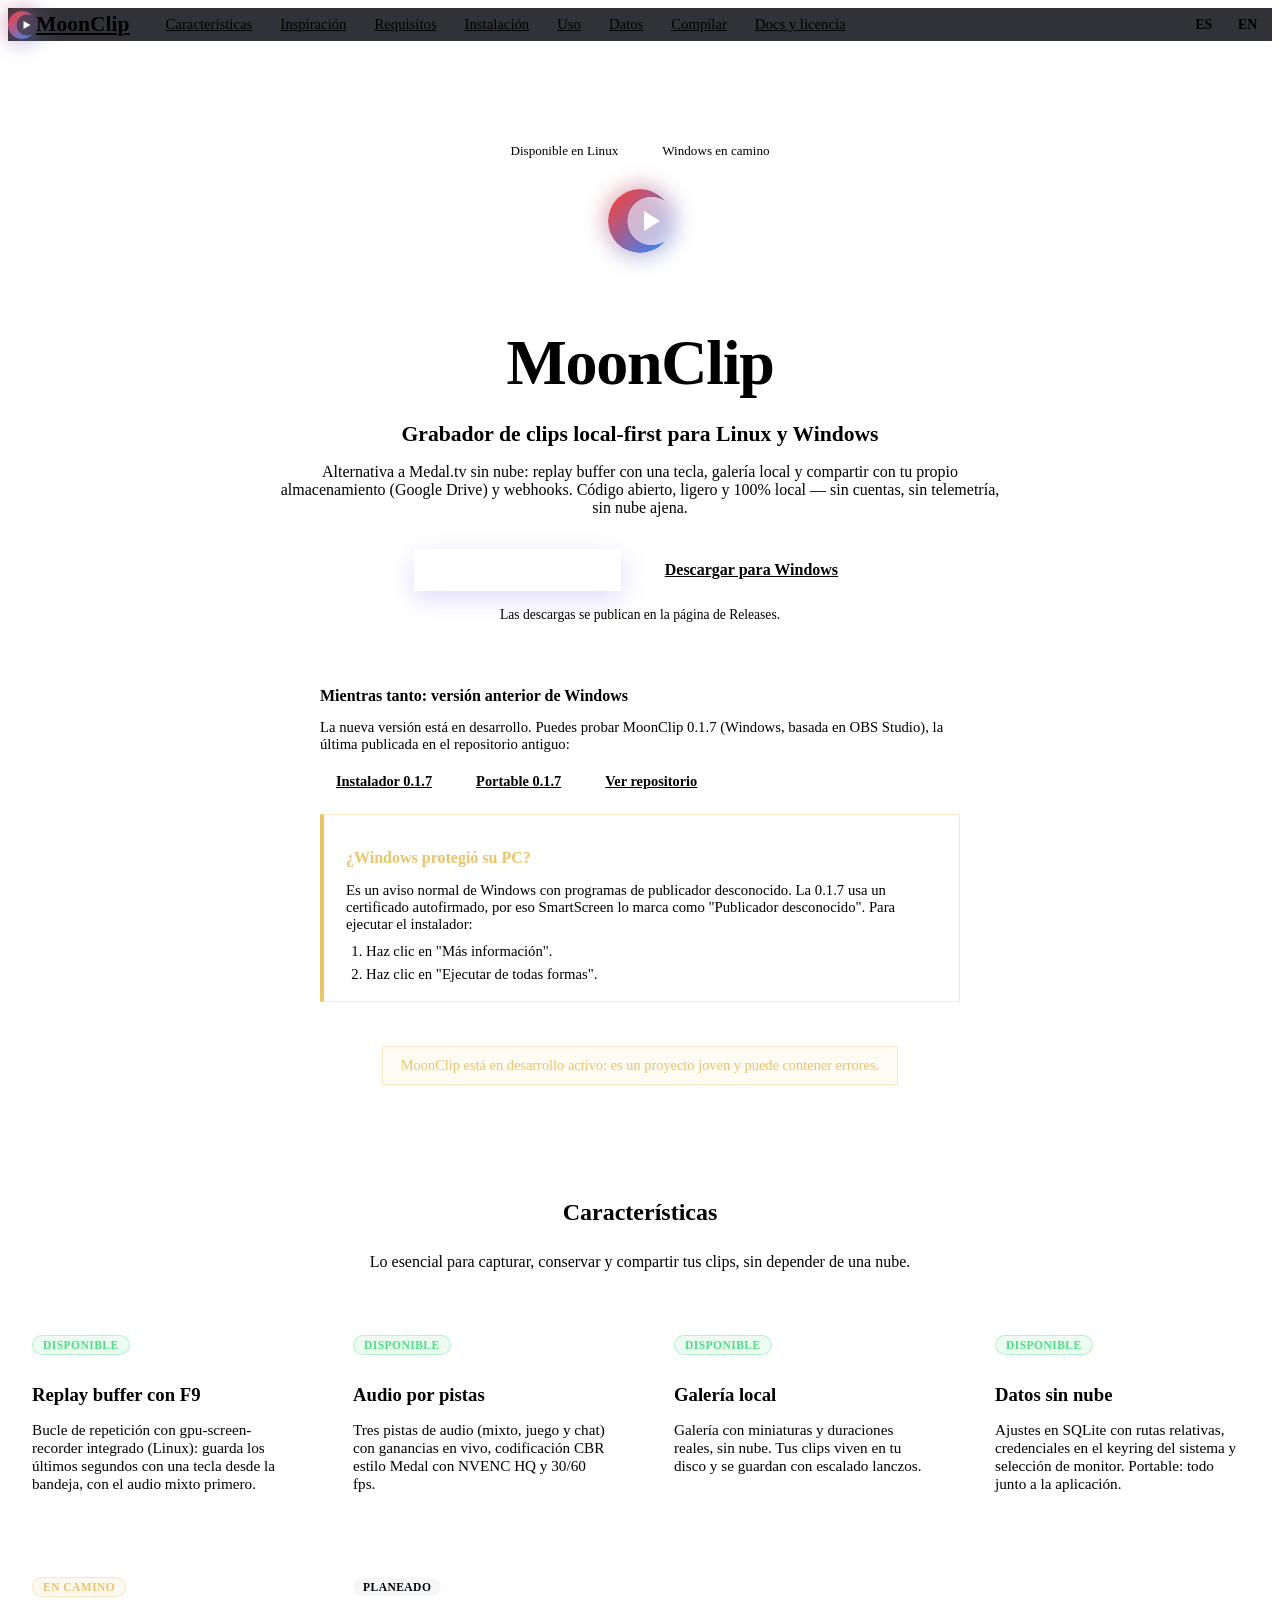
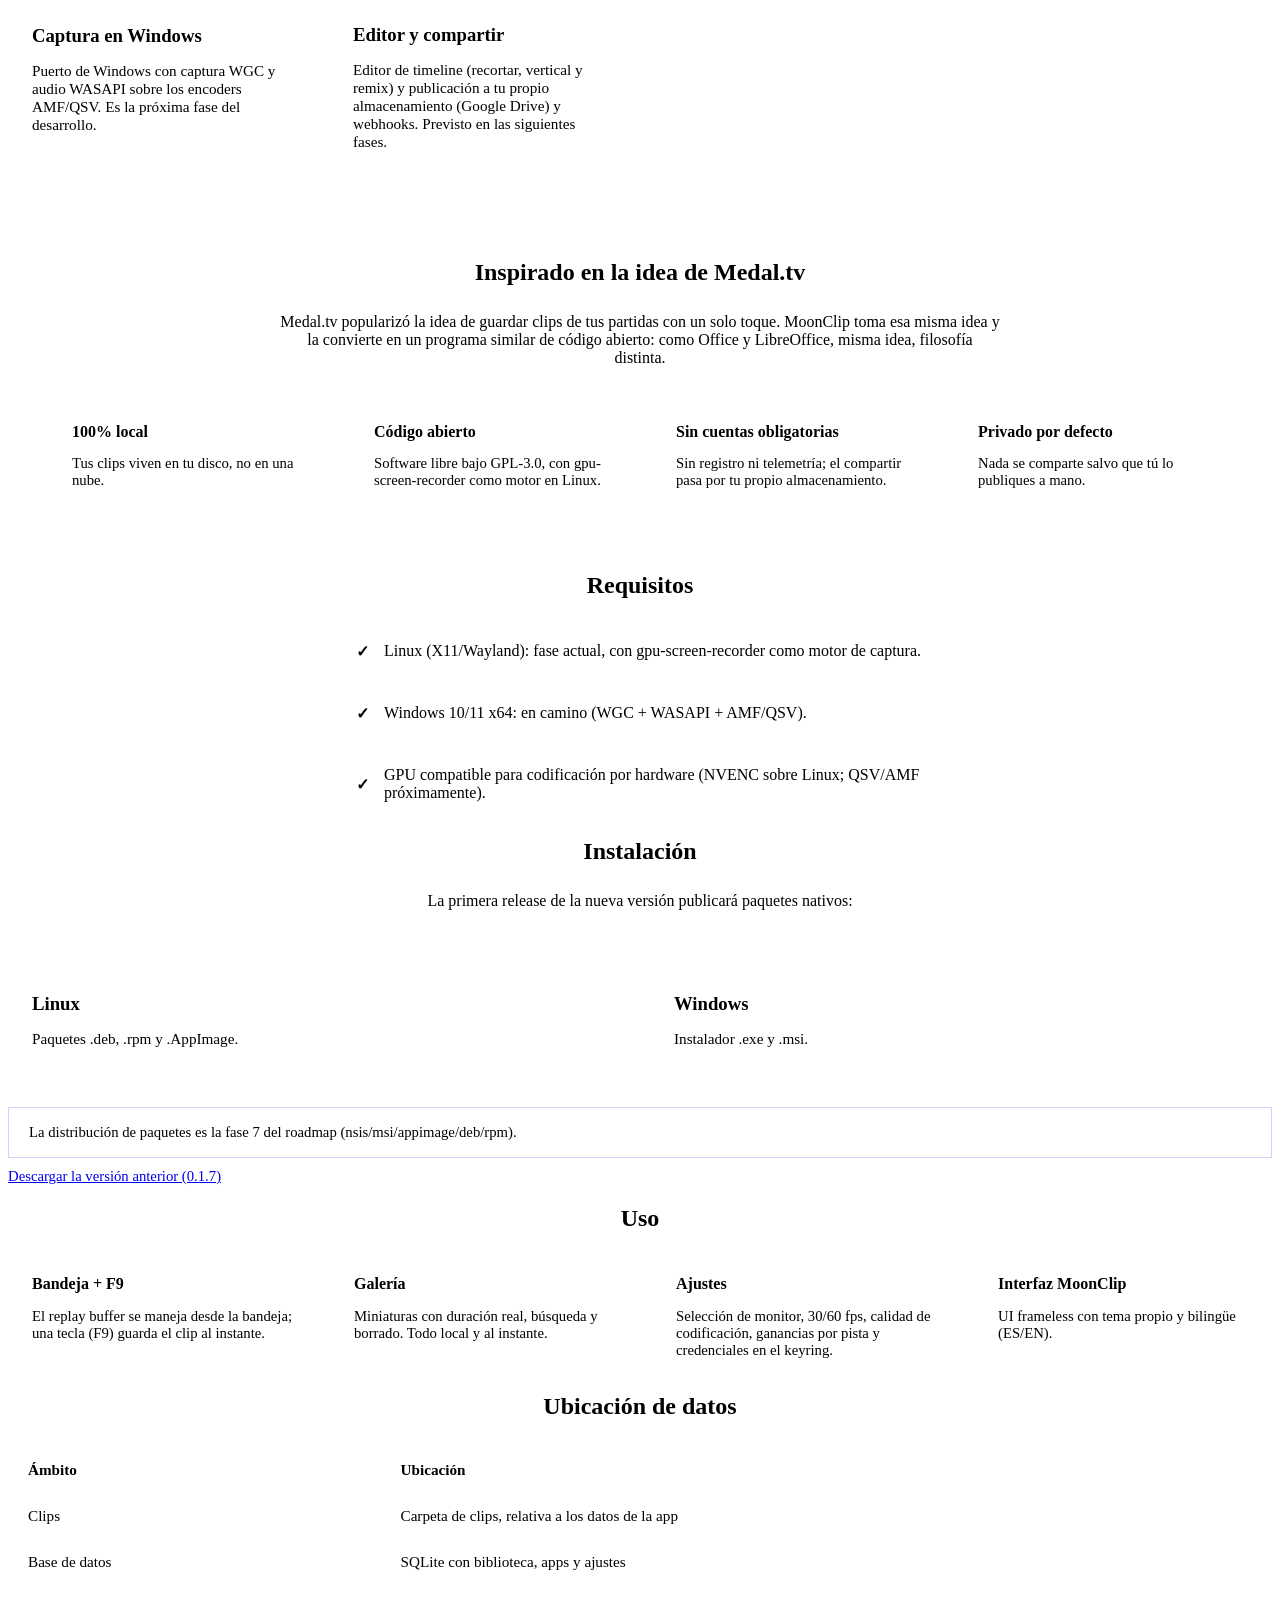
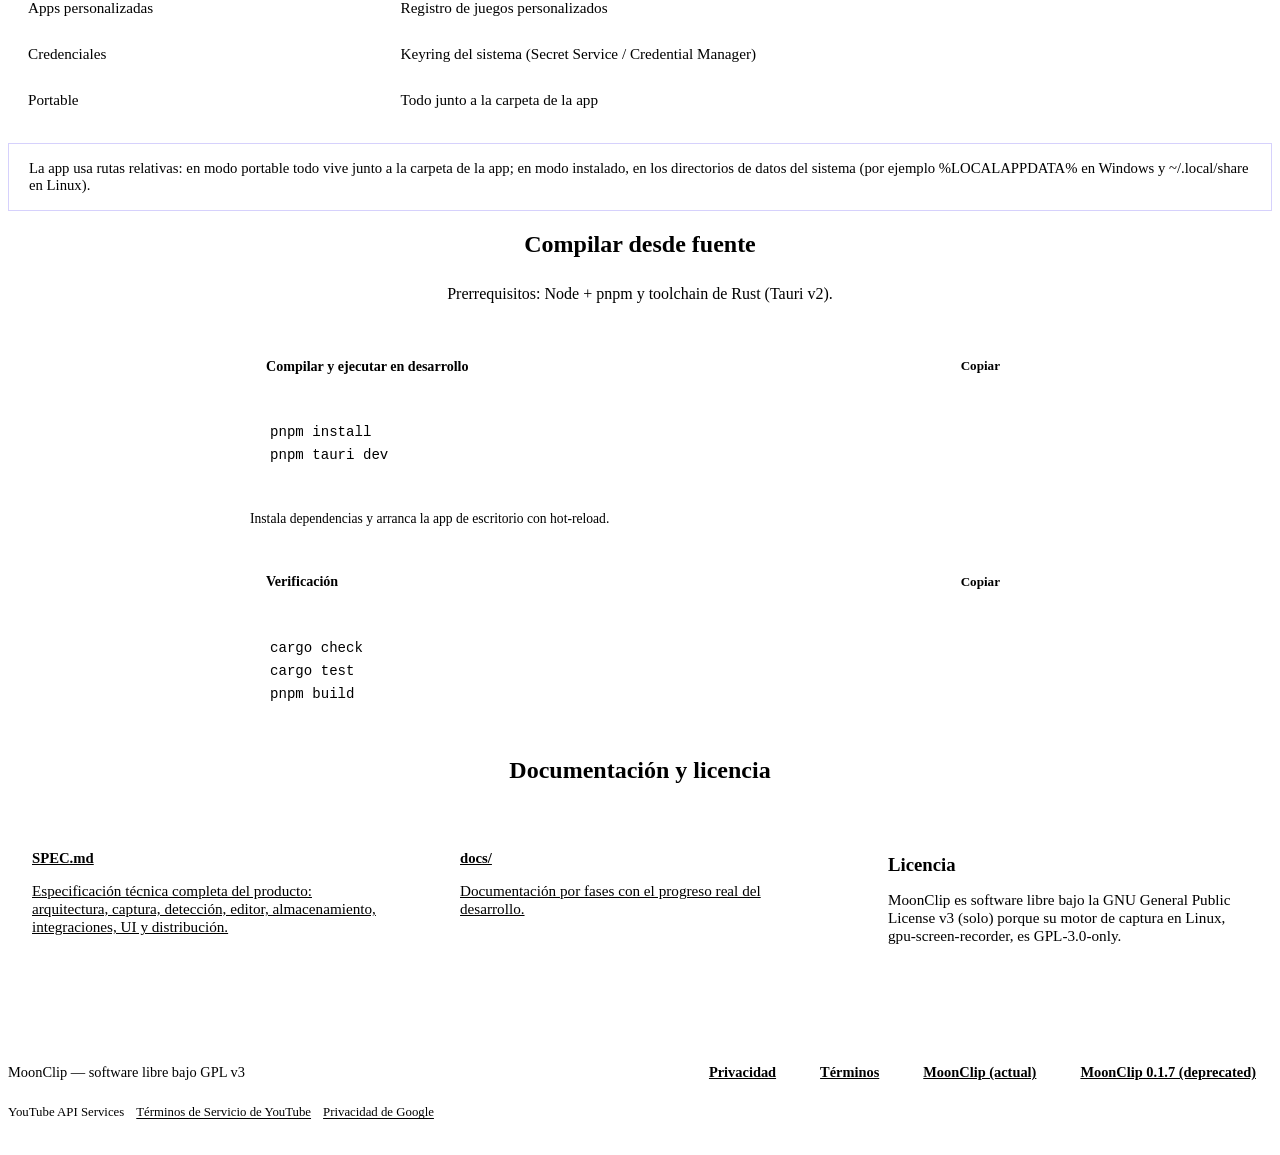
==== commit a47a09b0: "Terminos (/terminos/), verificacion TikTok y seccion TikTok API en privacidad" ====
--- a/index.html
+++ b/index.html
@@ -6,6 +6,7 @@
   <title data-i18n="meta.title">MoonClip — Grabador de clips local-first para Linux y Windows</title>
   <meta name="description" data-i18n="meta.description" content="MoonClip es un grabador de clips local-first para Linux y Windows. Alternativa estilo Medal.tv sin nube: replay buffer, editor ligero y compartir con tu propio almacenamiento. Código abierto y 100% local.">
   <meta name="theme-color" content="#0d0f14">
+  <meta name="tiktok-developers-site-verification" content="mCPTLgzGtHUaBfZ0NHZgcjhAt7h0vdTw">
   <link rel="canonical" href="https://moonclip.souriscg.dev/">
   <meta property="og:type" content="website">
   <meta property="og:url" content="https://moonclip.souriscg.dev/">
@@ -343,6 +344,7 @@
       <span data-i18n="footer.text">MoonClip — software libre bajo GPL v3</span>
       <div class="repo-links">
         <a class="btn-deprecated" href="/privacidad/" data-i18n="footer.privacy">Privacidad</a>
+        <a class="btn-deprecated" href="/terminos/" data-i18n="footer.terms">Términos</a>
         <a class="btn-deprecated" href="https://github.com/SourisCG/Moonclip" target="_blank" rel="noopener" data-i18n="footer.repo.new">MoonClip (actual)</a>
         <a class="btn-deprecated" href="https://github.com/SourisCG/MoonClip-Deprecated" target="_blank" rel="noopener" data-i18n="footer.repo.old">MoonClip 0.1.7 (deprecated)</a>
       </div>
